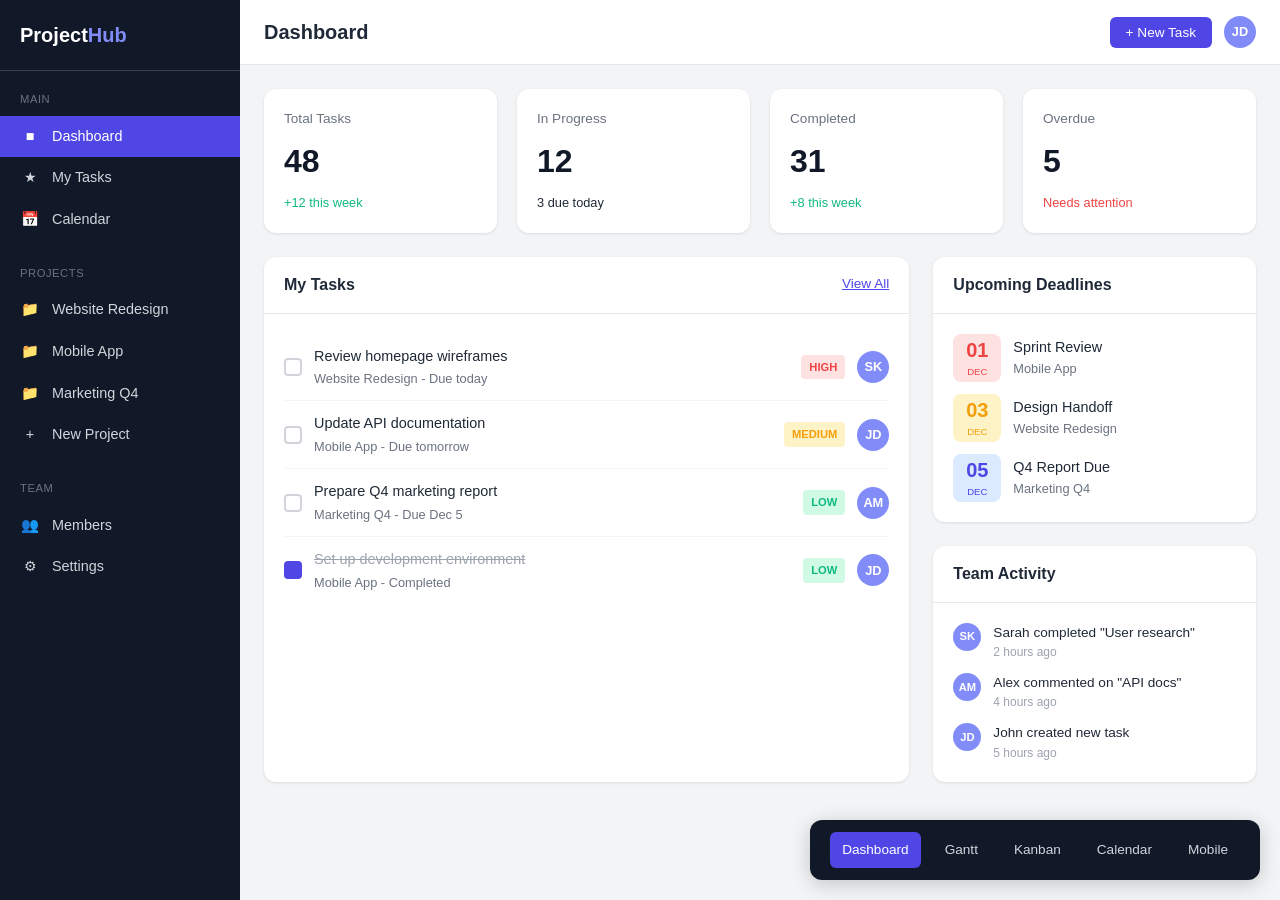
==== index.html @ b27f9e50 "Initial wireframes for project manager" ====
<!DOCTYPE html>
<html lang="en">
<head>
  <meta charset="UTF-8">
  <meta name="viewport" content="width=device-width, initial-scale=1.0">
  <title>Dashboard - Project Manager</title>
  <link rel="stylesheet" href="styles.css">
</head>
<body>
  <div class="app-container">
    <!-- Sidebar -->
    <aside class="sidebar">
      <div class="sidebar-logo">
        <h1>Project<span>Hub</span></h1>
      </div>

      <div class="sidebar-section">
        <div class="sidebar-section-title">Main</div>
        <ul class="sidebar-nav">
          <li><a href="index.html" class="active"><span class="icon">&#9632;</span> Dashboard</a></li>
          <li><a href="#"><span class="icon">&#9733;</span> My Tasks</a></li>
          <li><a href="#"><span class="icon">&#128197;</span> Calendar</a></li>
        </ul>
      </div>

      <div class="sidebar-section">
        <div class="sidebar-section-title">Projects</div>
        <ul class="sidebar-nav">
          <li><a href="#"><span class="icon">&#128193;</span> Website Redesign</a></li>
          <li><a href="#"><span class="icon">&#128193;</span> Mobile App</a></li>
          <li><a href="#"><span class="icon">&#128193;</span> Marketing Q4</a></li>
          <li><a href="#"><span class="icon">+</span> New Project</a></li>
        </ul>
      </div>

      <div class="sidebar-section">
        <div class="sidebar-section-title">Team</div>
        <ul class="sidebar-nav">
          <li><a href="#"><span class="icon">&#128101;</span> Members</a></li>
          <li><a href="#"><span class="icon">&#9881;</span> Settings</a></li>
        </ul>
      </div>
    </aside>

    <!-- Main Content -->
    <main class="main-content">
      <header class="top-header">
        <h1 class="page-title">Dashboard</h1>
        <div class="header-actions">
          <button class="btn btn-primary">+ New Task</button>
          <div class="avatar">JD</div>
        </div>
      </header>

      <div class="content-area">
        <!-- Stats Grid -->
        <div class="dashboard-grid">
          <div class="stat-card">
            <div class="stat-label">Total Tasks</div>
            <div class="stat-value">48</div>
            <div class="stat-change positive">+12 this week</div>
          </div>
          <div class="stat-card">
            <div class="stat-label">In Progress</div>
            <div class="stat-value">12</div>
            <div class="stat-change">3 due today</div>
          </div>
          <div class="stat-card">
            <div class="stat-label">Completed</div>
            <div class="stat-value">31</div>
            <div class="stat-change positive">+8 this week</div>
          </div>
          <div class="stat-card">
            <div class="stat-label">Overdue</div>
            <div class="stat-value">5</div>
            <div class="stat-change negative">Needs attention</div>
          </div>
        </div>

        <!-- Two Column Layout -->
        <div style="display: grid; grid-template-columns: 2fr 1fr; gap: 24px;">
          <!-- Recent Tasks -->
          <div class="card">
            <div class="card-header">
              <h2 class="card-title">My Tasks</h2>
              <a href="#" style="color: var(--primary); font-size: 0.85rem;">View All</a>
            </div>
            <div class="card-body">
              <ul class="task-list">
                <li class="task-item">
                  <div class="task-checkbox"></div>
                  <div class="task-content">
                    <div class="task-title">Review homepage wireframes</div>
                    <div class="task-meta">Website Redesign - Due today</div>
                  </div>
                  <span class="task-priority priority-high">High</span>
                  <div class="avatar">SK</div>
                </li>
                <li class="task-item">
                  <div class="task-checkbox"></div>
                  <div class="task-content">
                    <div class="task-title">Update API documentation</div>
                    <div class="task-meta">Mobile App - Due tomorrow</div>
                  </div>
                  <span class="task-priority priority-medium">Medium</span>
                  <div class="avatar">JD</div>
                </li>
                <li class="task-item">
                  <div class="task-checkbox"></div>
                  <div class="task-content">
                    <div class="task-title">Prepare Q4 marketing report</div>
                    <div class="task-meta">Marketing Q4 - Due Dec 5</div>
                  </div>
                  <span class="task-priority priority-low">Low</span>
                  <div class="avatar">AM</div>
                </li>
                <li class="task-item">
                  <div class="task-checkbox checked"></div>
                  <div class="task-content">
                    <div class="task-title" style="text-decoration: line-through; color: var(--gray-400);">Set up development environment</div>
                    <div class="task-meta">Mobile App - Completed</div>
                  </div>
                  <span class="task-priority priority-low">Low</span>
                  <div class="avatar">JD</div>
                </li>
              </ul>
            </div>
          </div>

          <!-- Activity & Upcoming -->
          <div style="display: flex; flex-direction: column; gap: 24px;">
            <div class="card">
              <div class="card-header">
                <h2 class="card-title">Upcoming Deadlines</h2>
              </div>
              <div class="card-body">
                <div style="display: flex; flex-direction: column; gap: 12px;">
                  <div style="display: flex; align-items: center; gap: 12px;">
                    <div style="width: 48px; height: 48px; background: #FEE2E2; border-radius: 8px; display: flex; align-items: center; justify-content: center; flex-direction: column;">
                      <span style="font-size: 1.25rem; font-weight: bold; color: var(--danger);">01</span>
                      <span style="font-size: 0.6rem; color: var(--danger);">DEC</span>
                    </div>
                    <div>
                      <div style="font-weight: 500; font-size: 0.9rem;">Sprint Review</div>
                      <div style="font-size: 0.8rem; color: var(--gray-500);">Mobile App</div>
                    </div>
                  </div>
                  <div style="display: flex; align-items: center; gap: 12px;">
                    <div style="width: 48px; height: 48px; background: #FEF3C7; border-radius: 8px; display: flex; align-items: center; justify-content: center; flex-direction: column;">
                      <span style="font-size: 1.25rem; font-weight: bold; color: var(--warning);">03</span>
                      <span style="font-size: 0.6rem; color: var(--warning);">DEC</span>
                    </div>
                    <div>
                      <div style="font-weight: 500; font-size: 0.9rem;">Design Handoff</div>
                      <div style="font-size: 0.8rem; color: var(--gray-500);">Website Redesign</div>
                    </div>
                  </div>
                  <div style="display: flex; align-items: center; gap: 12px;">
                    <div style="width: 48px; height: 48px; background: #DBEAFE; border-radius: 8px; display: flex; align-items: center; justify-content: center; flex-direction: column;">
                      <span style="font-size: 1.25rem; font-weight: bold; color: var(--primary);">05</span>
                      <span style="font-size: 0.6rem; color: var(--primary);">DEC</span>
                    </div>
                    <div>
                      <div style="font-weight: 500; font-size: 0.9rem;">Q4 Report Due</div>
                      <div style="font-size: 0.8rem; color: var(--gray-500);">Marketing Q4</div>
                    </div>
                  </div>
                </div>
              </div>
            </div>

            <div class="card">
              <div class="card-header">
                <h2 class="card-title">Team Activity</h2>
              </div>
              <div class="card-body">
                <div style="display: flex; flex-direction: column; gap: 12px; font-size: 0.85rem;">
                  <div style="display: flex; gap: 12px; align-items: flex-start;">
                    <div class="avatar" style="width: 28px; height: 28px; font-size: 0.7rem;">SK</div>
                    <div>
                      <span style="font-weight: 500;">Sarah</span> completed "User research"
                      <div style="font-size: 0.75rem; color: var(--gray-400);">2 hours ago</div>
                    </div>
                  </div>
                  <div style="display: flex; gap: 12px; align-items: flex-start;">
                    <div class="avatar" style="width: 28px; height: 28px; font-size: 0.7rem;">AM</div>
                    <div>
                      <span style="font-weight: 500;">Alex</span> commented on "API docs"
                      <div style="font-size: 0.75rem; color: var(--gray-400);">4 hours ago</div>
                    </div>
                  </div>
                  <div style="display: flex; gap: 12px; align-items: flex-start;">
                    <div class="avatar" style="width: 28px; height: 28px; font-size: 0.7rem;">JD</div>
                    <div>
                      <span style="font-weight: 500;">John</span> created new task
                      <div style="font-size: 0.75rem; color: var(--gray-400);">5 hours ago</div>
                    </div>
                  </div>
                </div>
              </div>
            </div>
          </div>
        </div>
      </div>
    </main>
  </div>

  <!-- Wireframe Navigation -->
  <nav class="wireframe-nav">
    <a href="index.html" class="active">Dashboard</a>
    <a href="gantt.html">Gantt</a>
    <a href="kanban.html">Kanban</a>
    <a href="calendar.html">Calendar</a>
    <a href="mobile.html">Mobile</a>
  </nav>
</body>
</html>
---- styles.css ----
/* Project Manager Wireframes - Shared Styles */
:root {
  --primary: #4F46E5;
  --primary-light: #818CF8;
  --primary-dark: #3730A3;
  --success: #10B981;
  --warning: #F59E0B;
  --danger: #EF4444;
  --gray-50: #F9FAFB;
  --gray-100: #F3F4F6;
  --gray-200: #E5E7EB;
  --gray-300: #D1D5DB;
  --gray-400: #9CA3AF;
  --gray-500: #6B7280;
  --gray-600: #4B5563;
  --gray-700: #374151;
  --gray-800: #1F2937;
  --gray-900: #111827;
  --sidebar-width: 240px;
}

* {
  margin: 0;
  padding: 0;
  box-sizing: border-box;
}

body {
  font-family: -apple-system, BlinkMacSystemFont, 'Segoe UI', Roboto, 'Helvetica Neue', Arial, sans-serif;
  background: var(--gray-100);
  color: var(--gray-800);
  line-height: 1.5;
}

/* Layout */
.app-container {
  display: flex;
  min-height: 100vh;
}

/* Sidebar */
.sidebar {
  width: var(--sidebar-width);
  background: var(--gray-900);
  color: white;
  padding: 20px 0;
  position: fixed;
  height: 100vh;
  overflow-y: auto;
}

.sidebar-logo {
  padding: 0 20px 20px;
  border-bottom: 1px solid var(--gray-700);
  margin-bottom: 20px;
}

.sidebar-logo h1 {
  font-size: 1.25rem;
  font-weight: 700;
  color: white;
}

.sidebar-logo span {
  color: var(--primary-light);
}

.sidebar-section {
  margin-bottom: 24px;
}

.sidebar-section-title {
  font-size: 0.7rem;
  text-transform: uppercase;
  letter-spacing: 0.05em;
  color: var(--gray-500);
  padding: 0 20px;
  margin-bottom: 8px;
}

.sidebar-nav {
  list-style: none;
}

.sidebar-nav li a {
  display: flex;
  align-items: center;
  gap: 12px;
  padding: 10px 20px;
  color: var(--gray-300);
  text-decoration: none;
  font-size: 0.9rem;
  transition: all 0.15s;
}

.sidebar-nav li a:hover {
  background: var(--gray-800);
  color: white;
}

.sidebar-nav li a.active {
  background: var(--primary);
  color: white;
}

.sidebar-nav li a .icon {
  width: 20px;
  text-align: center;
}

/* Main Content */
.main-content {
  flex: 1;
  margin-left: var(--sidebar-width);
  display: flex;
  flex-direction: column;
}

/* Top Header */
.top-header {
  background: white;
  padding: 16px 24px;
  display: flex;
  justify-content: space-between;
  align-items: center;
  border-bottom: 1px solid var(--gray-200);
  position: sticky;
  top: 0;
  z-index: 100;
}

.page-title {
  font-size: 1.25rem;
  font-weight: 600;
}

.header-actions {
  display: flex;
  gap: 12px;
  align-items: center;
}

.view-tabs {
  display: flex;
  gap: 4px;
  background: var(--gray-100);
  padding: 4px;
  border-radius: 8px;
}

.view-tab {
  padding: 8px 16px;
  border: none;
  background: transparent;
  border-radius: 6px;
  cursor: pointer;
  font-size: 0.85rem;
  color: var(--gray-600);
  transition: all 0.15s;
}

.view-tab:hover {
  color: var(--gray-800);
}

.view-tab.active {
  background: white;
  color: var(--gray-900);
  box-shadow: 0 1px 3px rgba(0,0,0,0.1);
}

.btn {
  padding: 8px 16px;
  border-radius: 6px;
  border: none;
  cursor: pointer;
  font-size: 0.85rem;
  font-weight: 500;
  transition: all 0.15s;
}

.btn-primary {
  background: var(--primary);
  color: white;
}

.btn-primary:hover {
  background: var(--primary-dark);
}

.btn-secondary {
  background: white;
  color: var(--gray-700);
  border: 1px solid var(--gray-300);
}

/* Content Area */
.content-area {
  padding: 24px;
  flex: 1;
}

/* Cards */
.card {
  background: white;
  border-radius: 12px;
  box-shadow: 0 1px 3px rgba(0,0,0,0.1);
  overflow: hidden;
}

.card-header {
  padding: 16px 20px;
  border-bottom: 1px solid var(--gray-200);
  display: flex;
  justify-content: space-between;
  align-items: center;
}

.card-title {
  font-size: 1rem;
  font-weight: 600;
}

.card-body {
  padding: 20px;
}

/* Dashboard Grid */
.dashboard-grid {
  display: grid;
  grid-template-columns: repeat(4, 1fr);
  gap: 20px;
  margin-bottom: 24px;
}

.stat-card {
  background: white;
  border-radius: 12px;
  padding: 20px;
  box-shadow: 0 1px 3px rgba(0,0,0,0.1);
}

.stat-label {
  font-size: 0.85rem;
  color: var(--gray-500);
  margin-bottom: 8px;
}

.stat-value {
  font-size: 2rem;
  font-weight: 700;
  color: var(--gray-900);
}

.stat-change {
  font-size: 0.8rem;
  margin-top: 8px;
}

.stat-change.positive { color: var(--success); }
.stat-change.negative { color: var(--danger); }

/* Task List */
.task-list {
  list-style: none;
}

.task-item {
  display: flex;
  align-items: center;
  gap: 12px;
  padding: 12px 0;
  border-bottom: 1px solid var(--gray-100);
}

.task-item:last-child {
  border-bottom: none;
}

.task-checkbox {
  width: 18px;
  height: 18px;
  border: 2px solid var(--gray-300);
  border-radius: 4px;
  cursor: pointer;
}

.task-checkbox.checked {
  background: var(--primary);
  border-color: var(--primary);
}

.task-content {
  flex: 1;
}

.task-title {
  font-size: 0.9rem;
  font-weight: 500;
}

.task-meta {
  font-size: 0.8rem;
  color: var(--gray-500);
  margin-top: 2px;
}

.task-priority {
  padding: 4px 8px;
  border-radius: 4px;
  font-size: 0.7rem;
  font-weight: 600;
  text-transform: uppercase;
}

.priority-high { background: #FEE2E2; color: var(--danger); }
.priority-medium { background: #FEF3C7; color: var(--warning); }
.priority-low { background: #D1FAE5; color: var(--success); }

/* Avatar */
.avatar {
  width: 32px;
  height: 32px;
  border-radius: 50%;
  background: var(--primary-light);
  display: flex;
  align-items: center;
  justify-content: center;
  color: white;
  font-size: 0.8rem;
  font-weight: 600;
}

/* Kanban Board */
.kanban-board {
  display: flex;
  gap: 20px;
  overflow-x: auto;
  padding-bottom: 20px;
}

.kanban-column {
  min-width: 300px;
  background: var(--gray-100);
  border-radius: 12px;
  padding: 16px;
}

.kanban-column-header {
  display: flex;
  justify-content: space-between;
  align-items: center;
  margin-bottom: 16px;
}

.kanban-column-title {
  font-weight: 600;
  font-size: 0.9rem;
}

.kanban-column-count {
  background: var(--gray-300);
  padding: 2px 8px;
  border-radius: 10px;
  font-size: 0.75rem;
}

.kanban-card {
  background: white;
  border-radius: 8px;
  padding: 12px;
  margin-bottom: 12px;
  box-shadow: 0 1px 2px rgba(0,0,0,0.05);
  cursor: grab;
}

.kanban-card:hover {
  box-shadow: 0 4px 12px rgba(0,0,0,0.1);
}

.kanban-card-title {
  font-size: 0.9rem;
  font-weight: 500;
  margin-bottom: 8px;
}

.kanban-card-footer {
  display: flex;
  justify-content: space-between;
  align-items: center;
  margin-top: 12px;
}

.kanban-card-tags {
  display: flex;
  gap: 6px;
}

.tag {
  padding: 2px 8px;
  border-radius: 4px;
  font-size: 0.7rem;
  background: var(--gray-100);
  color: var(--gray-600);
}

/* Gantt Chart */
.gantt-container {
  background: white;
  border-radius: 12px;
  overflow: hidden;
  box-shadow: 0 1px 3px rgba(0,0,0,0.1);
}

.gantt-header {
  display: flex;
  border-bottom: 1px solid var(--gray-200);
}

.gantt-sidebar-header {
  width: 280px;
  padding: 12px 16px;
  background: var(--gray-50);
  font-weight: 600;
  font-size: 0.85rem;
  border-right: 1px solid var(--gray-200);
}

.gantt-timeline-header {
  flex: 1;
  display: flex;
  background: var(--gray-50);
}

.gantt-month {
  flex: 1;
  text-align: center;
  padding: 8px;
  border-right: 1px solid var(--gray-200);
}

.gantt-month-name {
  font-weight: 600;
  font-size: 0.85rem;
}

.gantt-days {
  display: flex;
  font-size: 0.7rem;
  color: var(--gray-500);
  margin-top: 4px;
}

.gantt-day {
  flex: 1;
  text-align: center;
}

.gantt-body {
  max-height: 500px;
  overflow-y: auto;
}

.gantt-row {
  display: flex;
  border-bottom: 1px solid var(--gray-100);
}

.gantt-row:hover {
  background: var(--gray-50);
}

.gantt-task-info {
  width: 280px;
  padding: 12px 16px;
  border-right: 1px solid var(--gray-200);
  display: flex;
  align-items: center;
  gap: 12px;
}

.gantt-task-name {
  font-size: 0.85rem;
}

.gantt-task-name.subtask {
  padding-left: 24px;
  color: var(--gray-600);
}

.gantt-timeline {
  flex: 1;
  position: relative;
  height: 48px;
  background:
    repeating-linear-gradient(
      90deg,
      var(--gray-100) 0px,
      var(--gray-100) 1px,
      transparent 1px,
      transparent 14.28%
    );
}

.gantt-bar {
  position: absolute;
  height: 24px;
  top: 12px;
  border-radius: 4px;
  cursor: grab;
  display: flex;
  align-items: center;
  padding: 0 8px;
  font-size: 0.75rem;
  color: white;
  font-weight: 500;
}

.gantt-bar.blue { background: var(--primary); }
.gantt-bar.green { background: var(--success); }
.gantt-bar.orange { background: var(--warning); }
.gantt-bar.red { background: var(--danger); }

.gantt-bar-handle {
  position: absolute;
  width: 8px;
  height: 100%;
  cursor: ew-resize;
}

.gantt-bar-handle.left { left: 0; }
.gantt-bar-handle.right { right: 0; }

.gantt-dependency-line {
  position: absolute;
  border: 2px solid var(--gray-400);
  border-left: none;
  border-top: none;
}

/* Calendar View */
.calendar-grid {
  display: grid;
  grid-template-columns: repeat(7, 1fr);
  gap: 1px;
  background: var(--gray-200);
  border-radius: 12px;
  overflow: hidden;
}

.calendar-header-cell {
  background: var(--gray-100);
  padding: 12px;
  text-align: center;
  font-weight: 600;
  font-size: 0.85rem;
}

.calendar-cell {
  background: white;
  min-height: 120px;
  padding: 8px;
}

.calendar-cell.other-month {
  background: var(--gray-50);
}

.calendar-date {
  font-size: 0.85rem;
  font-weight: 500;
  margin-bottom: 8px;
}

.calendar-date.today {
  background: var(--primary);
  color: white;
  width: 28px;
  height: 28px;
  border-radius: 50%;
  display: flex;
  align-items: center;
  justify-content: center;
}

.calendar-event {
  padding: 4px 8px;
  border-radius: 4px;
  font-size: 0.75rem;
  margin-bottom: 4px;
  cursor: pointer;
}

.calendar-event.blue { background: #DBEAFE; color: var(--primary-dark); }
.calendar-event.green { background: #D1FAE5; color: #065F46; }
.calendar-event.orange { background: #FEF3C7; color: #92400E; }

/* Navigation Links */
.wireframe-nav {
  position: fixed;
  bottom: 20px;
  right: 20px;
  background: var(--gray-900);
  padding: 12px 20px;
  border-radius: 12px;
  display: flex;
  gap: 12px;
  box-shadow: 0 4px 20px rgba(0,0,0,0.2);
  z-index: 1000;
}

.wireframe-nav a {
  color: var(--gray-300);
  text-decoration: none;
  font-size: 0.85rem;
  padding: 8px 12px;
  border-radius: 6px;
  transition: all 0.15s;
}

.wireframe-nav a:hover,
.wireframe-nav a.active {
  background: var(--primary);
  color: white;
}

/* Responsive */
@media (max-width: 768px) {
  .sidebar {
    transform: translateX(-100%);
  }

  .main-content {
    margin-left: 0;
  }

  .dashboard-grid {
    grid-template-columns: repeat(2, 1fr);
  }
}
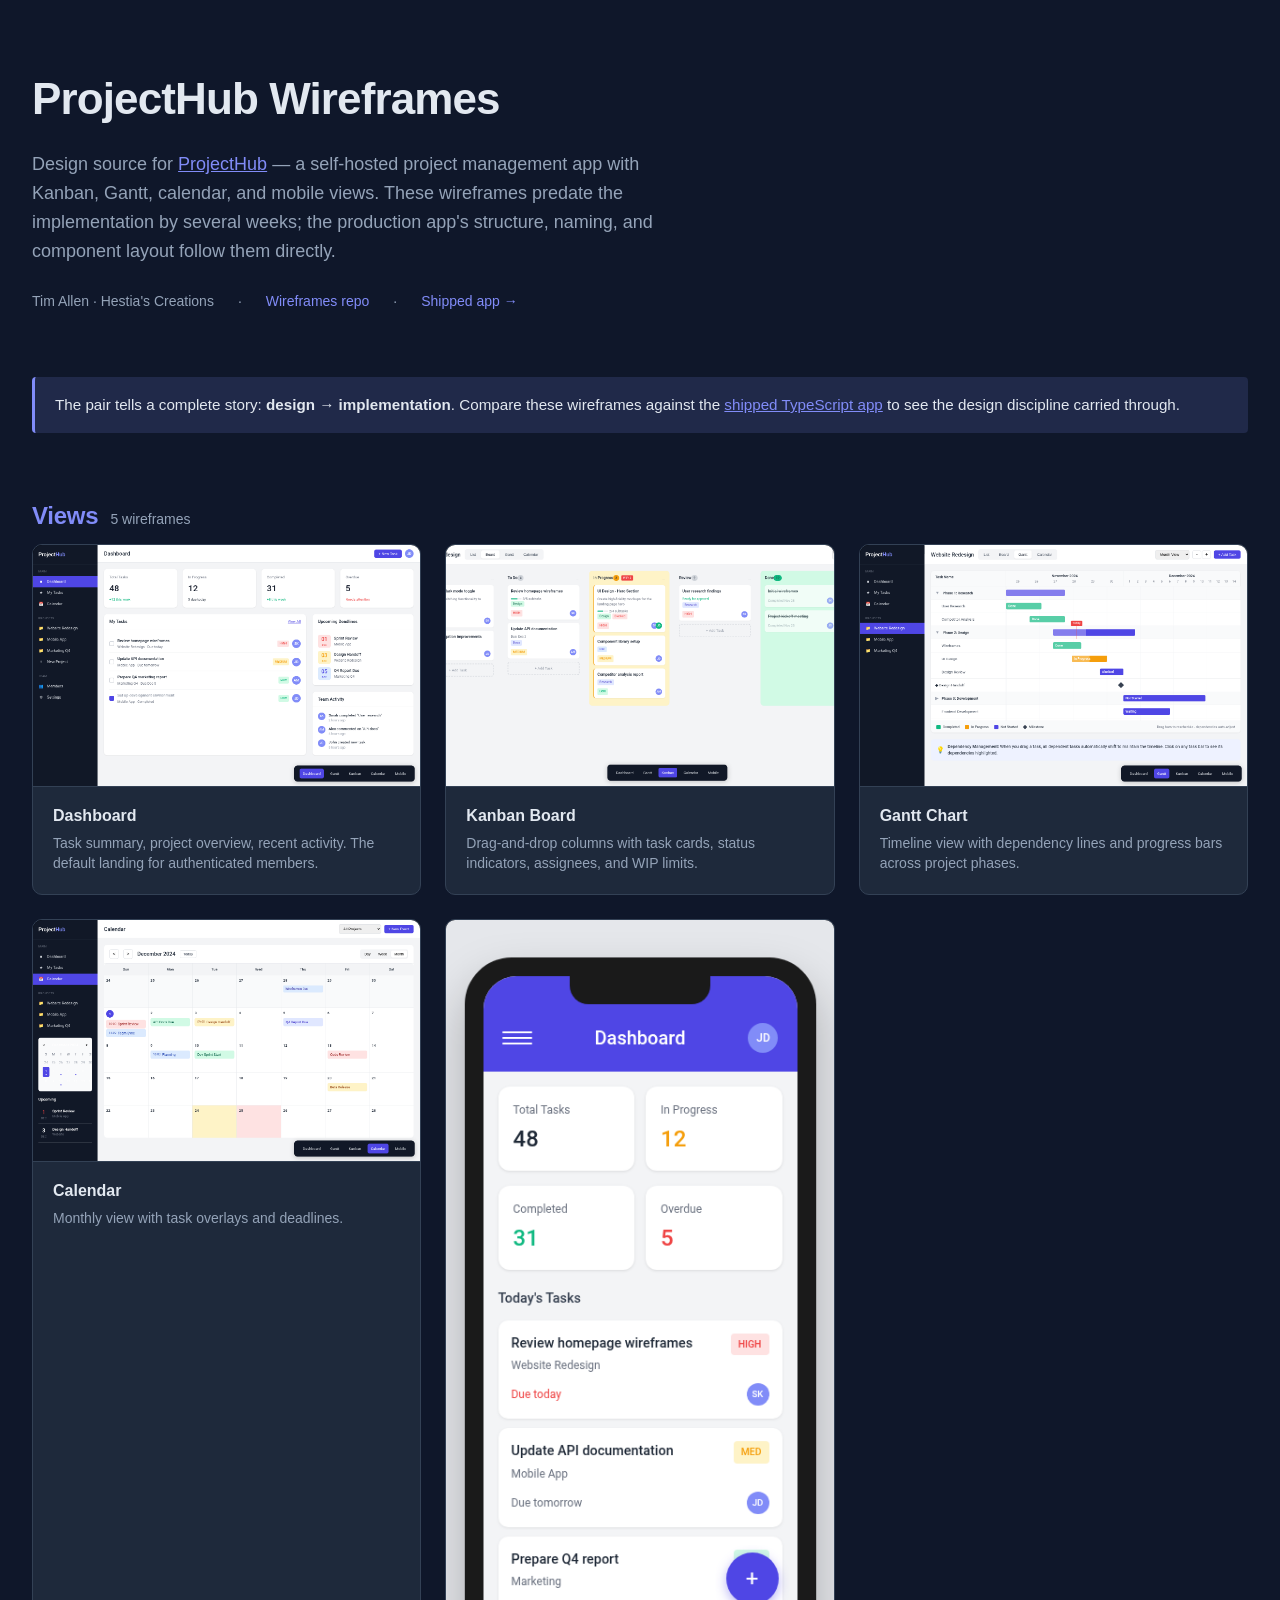
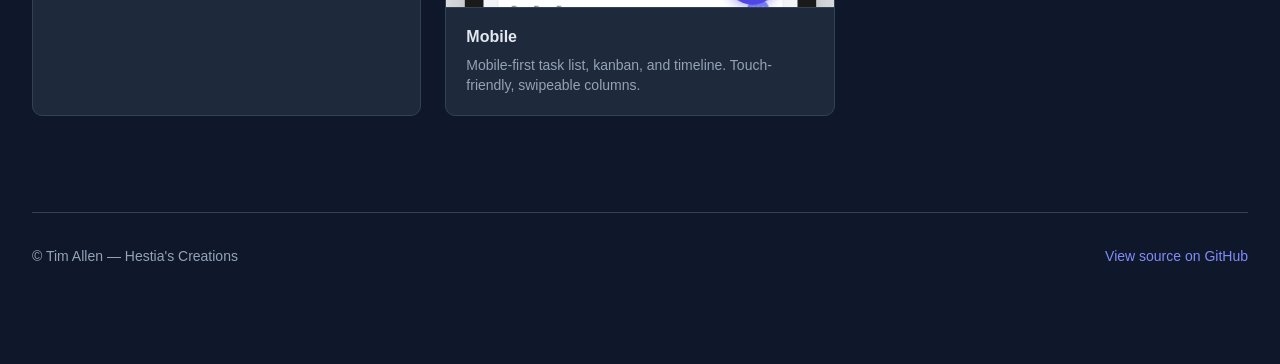
==== commit 08a1f886: "Polish pass: gallery, screenshots, restructure entry point - Capture screenshots of all 5 wireframes" ====
--- a/index.html
+++ b/index.html
@@ -1,217 +1,85 @@
 <!DOCTYPE html>
 <html lang="en">
 <head>
-  <meta charset="UTF-8">
-  <meta name="viewport" content="width=device-width, initial-scale=1.0">
-  <title>Dashboard - Project Manager</title>
-  <link rel="stylesheet" href="styles.css">
+<meta charset="UTF-8">
+<meta name="viewport" content="width=device-width, initial-scale=1">
+<title>ProjectHub Wireframes — Design Source</title>
+<meta name="description" content="The wireframe source that became projecthub — design → implementation portfolio piece.">
+<link rel="stylesheet" href="gallery.css">
 </head>
 <body>
-  <div class="app-container">
-    <!-- Sidebar -->
-    <aside class="sidebar">
-      <div class="sidebar-logo">
-        <h1>Project<span>Hub</span></h1>
+<div class="container">
+
+<header>
+  <h1>ProjectHub Wireframes</h1>
+  <p class="tagline">Design source for <a href="https://github.com/Helo3301/projecthub" style="color:var(--accent);">ProjectHub</a> — a self-hosted project management app with Kanban, Gantt, calendar, and mobile views. These wireframes predate the implementation by several weeks; the production app's structure, naming, and component layout follow them directly.</p>
+  <div class="meta">
+    <span>Tim Allen · Hestia's Creations</span>
+    <span>·</span>
+    <a href="https://github.com/Helo3301/projecthub-wireframes">Wireframes repo</a>
+    <span>·</span>
+    <a href="https://github.com/Helo3301/projecthub">Shipped app →</a>
+  </div>
+</header>
+
+<section>
+  <div class="callout">
+    The pair tells a complete story: <strong>design → implementation</strong>. Compare these wireframes against the <a href="https://github.com/Helo3301/projecthub">shipped TypeScript app</a> to see the design discipline carried through.
+  </div>
+</section>
+
+<section>
+  <h2>Views <span class="count">5 wireframes</span></h2>
+  <div class="grid">
+
+    <a class="card" href="dashboard.html">
+      <div class="card-image"><img src="docs/screenshots/index.png" alt=""></div>
+      <div class="card-body">
+        <div class="card-title">Dashboard</div>
+        <div class="card-caption">Task summary, project overview, recent activity. The default landing for authenticated members.</div>
       </div>
+    </a>
 
-      <div class="sidebar-section">
-        <div class="sidebar-section-title">Main</div>
-        <ul class="sidebar-nav">
-          <li><a href="index.html" class="active"><span class="icon">&#9632;</span> Dashboard</a></li>
-          <li><a href="#"><span class="icon">&#9733;</span> My Tasks</a></li>
-          <li><a href="#"><span class="icon">&#128197;</span> Calendar</a></li>
-        </ul>
+    <a class="card" href="kanban.html">
+      <div class="card-image"><img src="docs/screenshots/kanban.png" alt=""></div>
+      <div class="card-body">
+        <div class="card-title">Kanban Board</div>
+        <div class="card-caption">Drag-and-drop columns with task cards, status indicators, assignees, and WIP limits.</div>
       </div>
+    </a>
 
-      <div class="sidebar-section">
-        <div class="sidebar-section-title">Projects</div>
-        <ul class="sidebar-nav">
-          <li><a href="#"><span class="icon">&#128193;</span> Website Redesign</a></li>
-          <li><a href="#"><span class="icon">&#128193;</span> Mobile App</a></li>
-          <li><a href="#"><span class="icon">&#128193;</span> Marketing Q4</a></li>
-          <li><a href="#"><span class="icon">+</span> New Project</a></li>
-        </ul>
+    <a class="card" href="gantt.html">
+      <div class="card-image"><img src="docs/screenshots/gantt.png" alt=""></div>
+      <div class="card-body">
+        <div class="card-title">Gantt Chart</div>
+        <div class="card-caption">Timeline view with dependency lines and progress bars across project phases.</div>
       </div>
+    </a>
 
-      <div class="sidebar-section">
-        <div class="sidebar-section-title">Team</div>
-        <ul class="sidebar-nav">
-          <li><a href="#"><span class="icon">&#128101;</span> Members</a></li>
-          <li><a href="#"><span class="icon">&#9881;</span> Settings</a></li>
-        </ul>
+    <a class="card" href="calendar.html">
+      <div class="card-image"><img src="docs/screenshots/calendar.png" alt=""></div>
+      <div class="card-body">
+        <div class="card-title">Calendar</div>
+        <div class="card-caption">Monthly view with task overlays and deadlines.</div>
       </div>
-    </aside>
+    </a>
 
-    <!-- Main Content -->
-    <main class="main-content">
-      <header class="top-header">
-        <h1 class="page-title">Dashboard</h1>
-        <div class="header-actions">
-          <button class="btn btn-primary">+ New Task</button>
-          <div class="avatar">JD</div>
-        </div>
-      </header>
+    <a class="card mobile" href="mobile.html">
+      <div class="card-image"><img src="docs/screenshots/mobile.png" alt=""></div>
+      <div class="card-body">
+        <div class="card-title">Mobile</div>
+        <div class="card-caption">Mobile-first task list, kanban, and timeline. Touch-friendly, swipeable columns.</div>
+      </div>
+    </a>
 
-      <div class="content-area">
-        <!-- Stats Grid -->
-        <div class="dashboard-grid">
-          <div class="stat-card">
-            <div class="stat-label">Total Tasks</div>
-            <div class="stat-value">48</div>
-            <div class="stat-change positive">+12 this week</div>
-          </div>
-          <div class="stat-card">
-            <div class="stat-label">In Progress</div>
-            <div class="stat-value">12</div>
-            <div class="stat-change">3 due today</div>
-          </div>
-          <div class="stat-card">
-            <div class="stat-label">Completed</div>
-            <div class="stat-value">31</div>
-            <div class="stat-change positive">+8 this week</div>
-          </div>
-          <div class="stat-card">
-            <div class="stat-label">Overdue</div>
-            <div class="stat-value">5</div>
-            <div class="stat-change negative">Needs attention</div>
-          </div>
-        </div>
+  </div>
+</section>
 
-        <!-- Two Column Layout -->
-        <div style="display: grid; grid-template-columns: 2fr 1fr; gap: 24px;">
-          <!-- Recent Tasks -->
-          <div class="card">
-            <div class="card-header">
-              <h2 class="card-title">My Tasks</h2>
-              <a href="#" style="color: var(--primary); font-size: 0.85rem;">View All</a>
-            </div>
-            <div class="card-body">
-              <ul class="task-list">
-                <li class="task-item">
-                  <div class="task-checkbox"></div>
-                  <div class="task-content">
-                    <div class="task-title">Review homepage wireframes</div>
-                    <div class="task-meta">Website Redesign - Due today</div>
-                  </div>
-                  <span class="task-priority priority-high">High</span>
-                  <div class="avatar">SK</div>
-                </li>
-                <li class="task-item">
-                  <div class="task-checkbox"></div>
-                  <div class="task-content">
-                    <div class="task-title">Update API documentation</div>
-                    <div class="task-meta">Mobile App - Due tomorrow</div>
-                  </div>
-                  <span class="task-priority priority-medium">Medium</span>
-                  <div class="avatar">JD</div>
-                </li>
-                <li class="task-item">
-                  <div class="task-checkbox"></div>
-                  <div class="task-content">
-                    <div class="task-title">Prepare Q4 marketing report</div>
-                    <div class="task-meta">Marketing Q4 - Due Dec 5</div>
-                  </div>
-                  <span class="task-priority priority-low">Low</span>
-                  <div class="avatar">AM</div>
-                </li>
-                <li class="task-item">
-                  <div class="task-checkbox checked"></div>
-                  <div class="task-content">
-                    <div class="task-title" style="text-decoration: line-through; color: var(--gray-400);">Set up development environment</div>
-                    <div class="task-meta">Mobile App - Completed</div>
-                  </div>
-                  <span class="task-priority priority-low">Low</span>
-                  <div class="avatar">JD</div>
-                </li>
-              </ul>
-            </div>
-          </div>
+<footer>
+  <span>© Tim Allen — Hestia's Creations</span>
+  <span><a href="https://github.com/Helo3301/projecthub-wireframes">View source on GitHub</a></span>
+</footer>
 
-          <!-- Activity & Upcoming -->
-          <div style="display: flex; flex-direction: column; gap: 24px;">
-            <div class="card">
-              <div class="card-header">
-                <h2 class="card-title">Upcoming Deadlines</h2>
-              </div>
-              <div class="card-body">
-                <div style="display: flex; flex-direction: column; gap: 12px;">
-                  <div style="display: flex; align-items: center; gap: 12px;">
-                    <div style="width: 48px; height: 48px; background: #FEE2E2; border-radius: 8px; display: flex; align-items: center; justify-content: center; flex-direction: column;">
-                      <span style="font-size: 1.25rem; font-weight: bold; color: var(--danger);">01</span>
-                      <span style="font-size: 0.6rem; color: var(--danger);">DEC</span>
-                    </div>
-                    <div>
-                      <div style="font-weight: 500; font-size: 0.9rem;">Sprint Review</div>
-                      <div style="font-size: 0.8rem; color: var(--gray-500);">Mobile App</div>
-                    </div>
-                  </div>
-                  <div style="display: flex; align-items: center; gap: 12px;">
-                    <div style="width: 48px; height: 48px; background: #FEF3C7; border-radius: 8px; display: flex; align-items: center; justify-content: center; flex-direction: column;">
-                      <span style="font-size: 1.25rem; font-weight: bold; color: var(--warning);">03</span>
-                      <span style="font-size: 0.6rem; color: var(--warning);">DEC</span>
-                    </div>
-                    <div>
-                      <div style="font-weight: 500; font-size: 0.9rem;">Design Handoff</div>
-                      <div style="font-size: 0.8rem; color: var(--gray-500);">Website Redesign</div>
-                    </div>
-                  </div>
-                  <div style="display: flex; align-items: center; gap: 12px;">
-                    <div style="width: 48px; height: 48px; background: #DBEAFE; border-radius: 8px; display: flex; align-items: center; justify-content: center; flex-direction: column;">
-                      <span style="font-size: 1.25rem; font-weight: bold; color: var(--primary);">05</span>
-                      <span style="font-size: 0.6rem; color: var(--primary);">DEC</span>
-                    </div>
-                    <div>
-                      <div style="font-weight: 500; font-size: 0.9rem;">Q4 Report Due</div>
-                      <div style="font-size: 0.8rem; color: var(--gray-500);">Marketing Q4</div>
-                    </div>
-                  </div>
-                </div>
-              </div>
-            </div>
-
-            <div class="card">
-              <div class="card-header">
-                <h2 class="card-title">Team Activity</h2>
-              </div>
-              <div class="card-body">
-                <div style="display: flex; flex-direction: column; gap: 12px; font-size: 0.85rem;">
-                  <div style="display: flex; gap: 12px; align-items: flex-start;">
-                    <div class="avatar" style="width: 28px; height: 28px; font-size: 0.7rem;">SK</div>
-                    <div>
-                      <span style="font-weight: 500;">Sarah</span> completed "User research"
-                      <div style="font-size: 0.75rem; color: var(--gray-400);">2 hours ago</div>
-                    </div>
-                  </div>
-                  <div style="display: flex; gap: 12px; align-items: flex-start;">
-                    <div class="avatar" style="width: 28px; height: 28px; font-size: 0.7rem;">AM</div>
-                    <div>
-                      <span style="font-weight: 500;">Alex</span> commented on "API docs"
-                      <div style="font-size: 0.75rem; color: var(--gray-400);">4 hours ago</div>
-                    </div>
-                  </div>
-                  <div style="display: flex; gap: 12px; align-items: flex-start;">
-                    <div class="avatar" style="width: 28px; height: 28px; font-size: 0.7rem;">JD</div>
-                    <div>
-                      <span style="font-weight: 500;">John</span> created new task
-                      <div style="font-size: 0.75rem; color: var(--gray-400);">5 hours ago</div>
-                    </div>
-                  </div>
-                </div>
-              </div>
-            </div>
-          </div>
-        </div>
-      </div>
-    </main>
-  </div>
-
-  <!-- Wireframe Navigation -->
-  <nav class="wireframe-nav">
-    <a href="index.html" class="active">Dashboard</a>
-    <a href="gantt.html">Gantt</a>
-    <a href="kanban.html">Kanban</a>
-    <a href="calendar.html">Calendar</a>
-    <a href="mobile.html">Mobile</a>
-  </nav>
+</div>
 </body>
 </html>
--- a/gallery.css
+++ b/gallery.css
@@ -0,0 +1,189 @@
+:root {
+  --bg: #0f172a;
+  --bg-elev: #1e293b;
+  --border: #334155;
+  --text: #e2e8f0;
+  --text-dim: #94a3b8;
+  --accent: #818CF8;
+  --accent-soft: rgba(129, 140, 248, 0.15);
+}
+
+* { box-sizing: border-box; margin: 0; padding: 0; }
+
+html, body {
+  font-family: -apple-system, BlinkMacSystemFont, "Segoe UI", Roboto, "Helvetica Neue", Arial, sans-serif;
+  background: var(--bg);
+  color: var(--text);
+  line-height: 1.6;
+  font-size: 16px;
+  -webkit-font-smoothing: antialiased;
+}
+
+.container {
+  max-width: 1280px;
+  margin: 0 auto;
+  padding: 4rem 2rem 6rem;
+}
+
+header { margin-bottom: 4rem; }
+
+h1 {
+  font-size: 2.75rem;
+  margin-bottom: 1rem;
+  font-weight: 700;
+  letter-spacing: -0.02em;
+}
+
+.tagline {
+  font-size: 1.125rem;
+  color: var(--text-dim);
+  max-width: 65ch;
+  margin-bottom: 1.5rem;
+}
+
+.meta {
+  display: flex;
+  gap: 1.5rem;
+  flex-wrap: wrap;
+  color: var(--text-dim);
+  font-size: 0.875rem;
+  align-items: center;
+}
+
+.meta a {
+  color: var(--accent);
+  text-decoration: none;
+  border-bottom: 1px solid transparent;
+}
+.meta a:hover { border-bottom-color: var(--accent); }
+
+section { margin-bottom: 4rem; }
+
+h2 {
+  font-size: 1.5rem;
+  margin-bottom: 0.5rem;
+  color: var(--accent);
+  font-weight: 600;
+  letter-spacing: -0.01em;
+  display: flex;
+  align-items: baseline;
+  gap: 0.75rem;
+}
+h2 .count {
+  font-size: 0.875rem;
+  color: var(--text-dim);
+  font-weight: 400;
+  letter-spacing: 0;
+}
+
+.section-intro {
+  color: var(--text-dim);
+  margin-bottom: 1.75rem;
+  max-width: 65ch;
+}
+
+.grid {
+  display: grid;
+  grid-template-columns: repeat(auto-fill, minmax(320px, 1fr));
+  gap: 1.5rem;
+}
+
+.grid.mobile {
+  grid-template-columns: repeat(auto-fill, minmax(240px, 1fr));
+}
+
+.card {
+  background: var(--bg-elev);
+  border: 1px solid var(--border);
+  border-radius: 10px;
+  overflow: hidden;
+  transition: transform 0.15s ease, border-color 0.15s ease, box-shadow 0.15s ease;
+  text-decoration: none;
+  color: var(--text);
+  display: flex;
+  flex-direction: column;
+}
+
+.card:hover {
+  transform: translateY(-2px);
+  border-color: var(--accent);
+  box-shadow: 0 10px 30px rgba(0,0,0,0.25);
+}
+
+.card-image {
+  aspect-ratio: 16 / 10;
+  background: #000;
+  overflow: hidden;
+  border-bottom: 1px solid var(--border);
+}
+
+.card.mobile .card-image {
+  aspect-ratio: 9 / 16;
+}
+
+.card-image img {
+  width: 100%;
+  height: 100%;
+  object-fit: cover;
+  object-position: top center;
+  display: block;
+}
+
+.card-body {
+  padding: 1rem 1.25rem 1.25rem;
+}
+
+.card-tag {
+  display: inline-block;
+  font-size: 0.7rem;
+  background: var(--accent-soft);
+  color: var(--accent);
+  padding: 0.15rem 0.55rem;
+  border-radius: 999px;
+  font-weight: 600;
+  letter-spacing: 0.04em;
+  text-transform: uppercase;
+  margin-bottom: 0.5rem;
+}
+
+.card-title {
+  font-size: 1rem;
+  font-weight: 600;
+  margin-bottom: 0.3rem;
+}
+
+.card-caption {
+  font-size: 0.875rem;
+  color: var(--text-dim);
+  line-height: 1.45;
+}
+
+.callout {
+  background: var(--accent-soft);
+  border-left: 3px solid var(--accent);
+  padding: 1rem 1.25rem;
+  border-radius: 4px;
+  margin-bottom: 1.75rem;
+  color: var(--text);
+  font-size: 0.95rem;
+}
+.callout a { color: var(--accent); }
+
+footer {
+  margin-top: 6rem;
+  padding-top: 2rem;
+  border-top: 1px solid var(--border);
+  color: var(--text-dim);
+  font-size: 0.875rem;
+  display: flex;
+  justify-content: space-between;
+  flex-wrap: wrap;
+  gap: 1rem;
+}
+footer a { color: var(--accent); text-decoration: none; }
+footer a:hover { text-decoration: underline; }
+
+@media (max-width: 600px) {
+  .container { padding: 2rem 1rem 4rem; }
+  h1 { font-size: 2rem; }
+}
